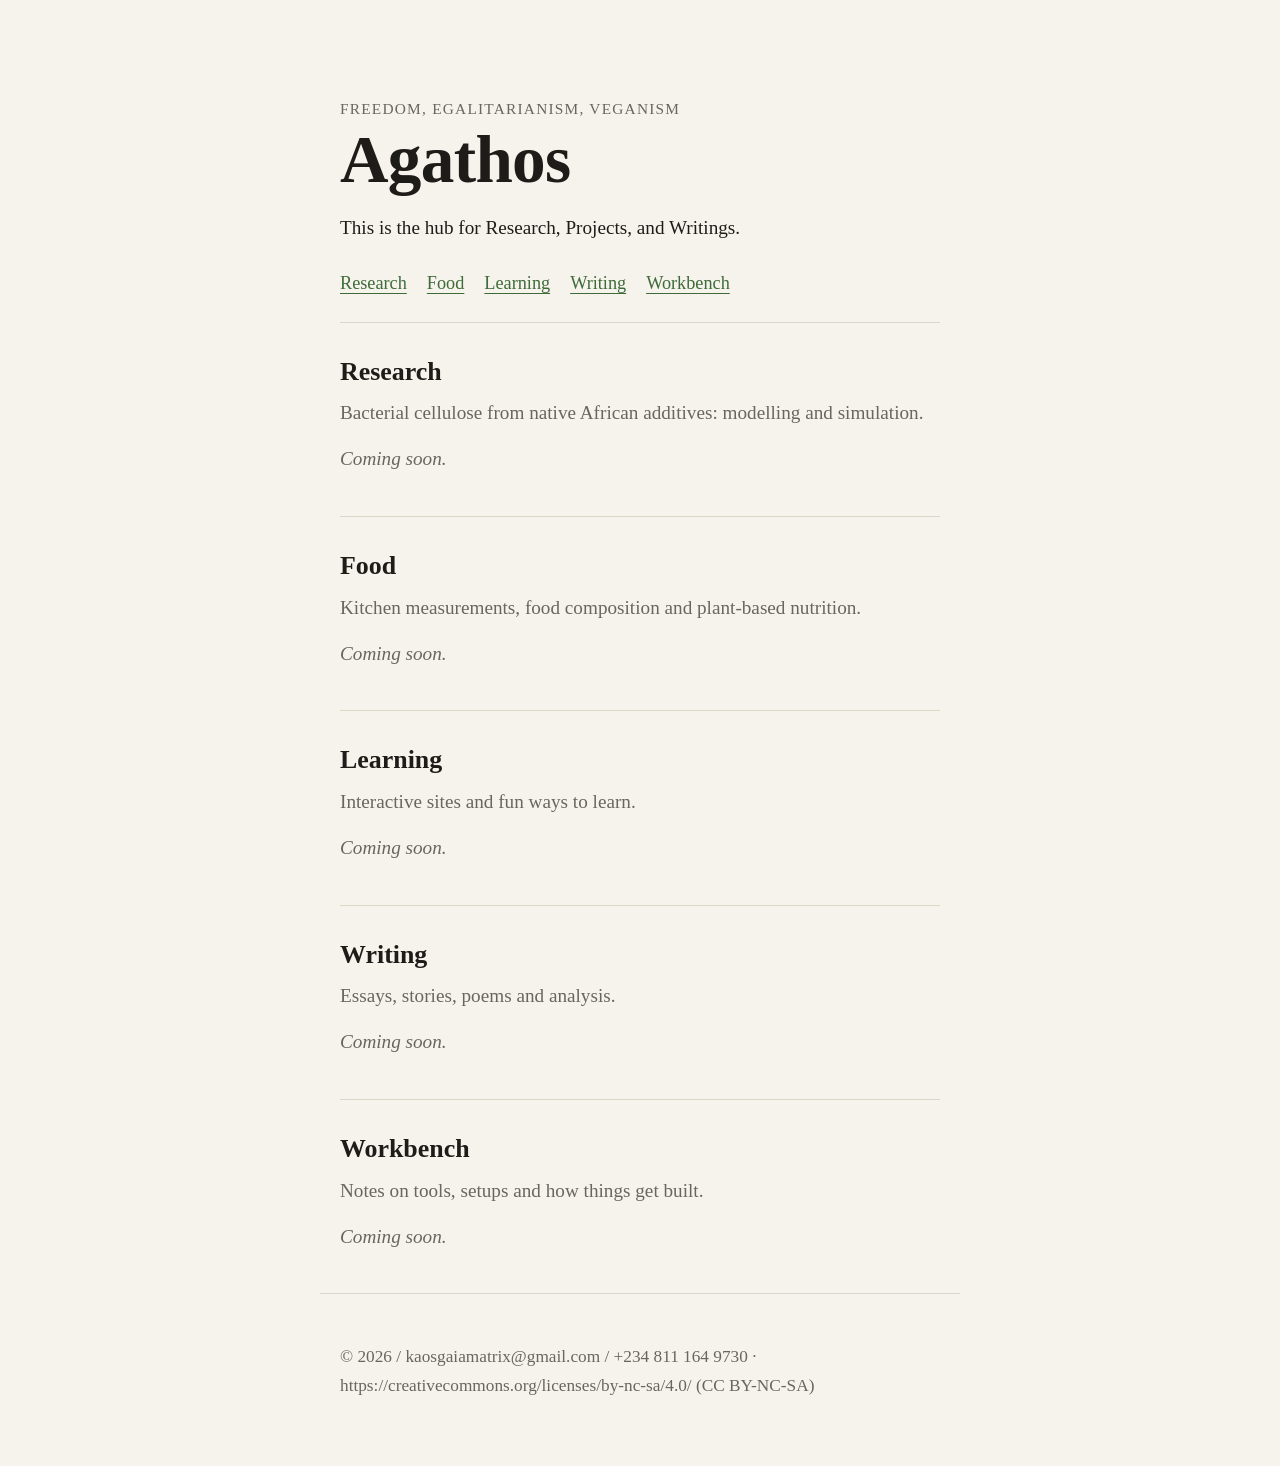
==== public/index.html @ 573ec0ee "Add files via upload" ====
<!doctype html>
<html lang="en">
<head>
<meta charset="utf-8">
<meta name="viewport" content="width=device-width, initial-scale=1, viewport-fit=cover">
<meta name="color-scheme" content="light dark">
<title>Agathos — Freedom, Egalitarianism, Veganism</title>
<meta name="description" content="The project hub of Agathos: research, food, and writing.">
<link rel="icon" href="data:image/svg+xml,%3Csvg xmlns='http://www.w3.org/2000/svg' viewBox='0 0 100 100'%3E%3Ctext y='.9em' font-size='90'%3E🌿%3C/text%3E%3C/svg%3E">
<link rel="stylesheet" href="style.css">
</head>
<body>
<a class="skip" href="#catalogue">Skip to the catalogue</a>
<header>
<p class="eyebrow">Freedom, Egalitarianism, Veganism</p>
<h1>Agathos</h1>
<p class="lede">This is the hub for Research, Projects, and Writings.</p>
<nav aria-label="Sections"><a href="#research">Research</a> <a href="#food">Food</a> <a href="#learning">Learning</a> <a href="#writing">Writing</a> <a href="#workbench">Workbench</a></nav>
</header>
<!-- To add a work: put <li><a href="URL">Title</a><span>One-line description.</span></li> in its section and delete the "Coming soon." line. -->
<main id="catalogue">
<section id="research"><h2>Research</h2><p class="scope">Bacterial cellulose from native African additives: modelling and simulation.</p><ul class="entries"><li class="soon">Coming soon.</li></ul></section>
<section id="food"><h2>Food</h2><p class="scope">Kitchen measurements, food composition and plant-based nutrition.</p><ul class="entries"><li class="soon">Coming soon.</li></ul></section>
<section id="learning"><h2>Learning</h2><p class="scope">Interactive sites and fun ways to learn.</p><ul class="entries"><li class="soon">Coming soon.</li></ul></section>
<section id="writing"><h2>Writing</h2><p class="scope">Essays, stories, poems and analysis.</p><ul class="entries"><li class="soon">Coming soon.</li></ul></section>
<section id="workbench"><h2>Workbench</h2><p class="scope">Notes on tools, setups and how things get built.</p><ul class="entries"><li class="soon">Coming soon.</li></ul></section>
</main>
<footer><p>© 2026 / kaosgaiamatrix@gmail.com / +234 811 164 9730  · https://creativecommons.org/licenses/by-nc-sa/4.0/ (CC BY-NC-SA)</p></footer>
</body>
</html>
---- public/style.css ----
:root{--bg:#f6f3ec;--ink:#1d1c19;--muted:#6a665c;--rule:#dcd6c8;--accent:#3f6b3a;color-scheme:light dark;box-sizing:border-box;padding-top:env(safe-area-inset-top,0px);padding-bottom:env(safe-area-inset-bottom,0px)}
@media (prefers-color-scheme:dark){:root:not([data-theme="light"]){--bg:#161612;--ink:#ece8dc;--muted:#a29d8f;--rule:#34322b;--accent:#9cc58a}}
:root[data-theme="light"]{color-scheme:light}
:root[data-theme="dark"]{color-scheme:dark;--bg:#161612;--ink:#ece8dc;--muted:#a29d8f;--rule:#34322b;--accent:#9cc58a}
html{scroll-padding-top:env(safe-area-inset-top,0px);-webkit-text-size-adjust:100%}
*,*::before,*::after{box-sizing:inherit}
body{margin:0;background:var(--bg);color:var(--ink);font:clamp(1.05rem,.98rem + .35vw,1.2rem)/1.65 "Iowan Old Style","Palatino Linotype",Palatino,Georgia,"Times New Roman",serif}
header,main,footer{max-width:40rem;margin-inline:auto;padding-inline:1.25rem}
header{padding-block:clamp(3rem,10vw,6rem) 1.5rem}
.eyebrow{margin:0;color:var(--muted);letter-spacing:.08em;text-transform:uppercase;font-size:.8em}
h1{margin:.25rem 0 1rem;font-size:clamp(2.6rem,9vw,4.2rem);line-height:1.05;font-weight:600;letter-spacing:-.01em}
.lede{margin:0 0 1.5rem;max-width:34rem}
nav{display:flex;flex-wrap:wrap;gap:.4rem 1.25rem;font-size:.95em}
a{color:var(--accent);text-underline-offset:.2em}
a:hover{text-decoration-thickness:2px}
a:focus-visible{outline:2px solid var(--accent);outline-offset:3px;border-radius:2px}
section{border-top:1px solid var(--rule);padding-block:1.75rem}
h2{margin:0 0 .25rem;font-size:1.35em;font-weight:600}
.scope{margin:0 0 .9rem;color:var(--muted)}
.entries{list-style:none;margin:0;padding:0}
.entries li{margin:0 0 .8rem}
.entries li a{font-weight:600}
.entries li span{display:block;color:var(--muted);font-size:.95em}
.soon{color:var(--muted);font-style:italic}
footer{padding-block:2rem 3rem;border-top:1px solid var(--rule);color:var(--muted);font-size:.9em}
.skip{position:absolute;left:-999px}
.skip:focus{left:1rem;top:1rem;background:var(--bg);padding:.4rem .6rem;z-index:1}
@media (prefers-reduced-motion:no-preference){html{scroll-behavior:smooth}}
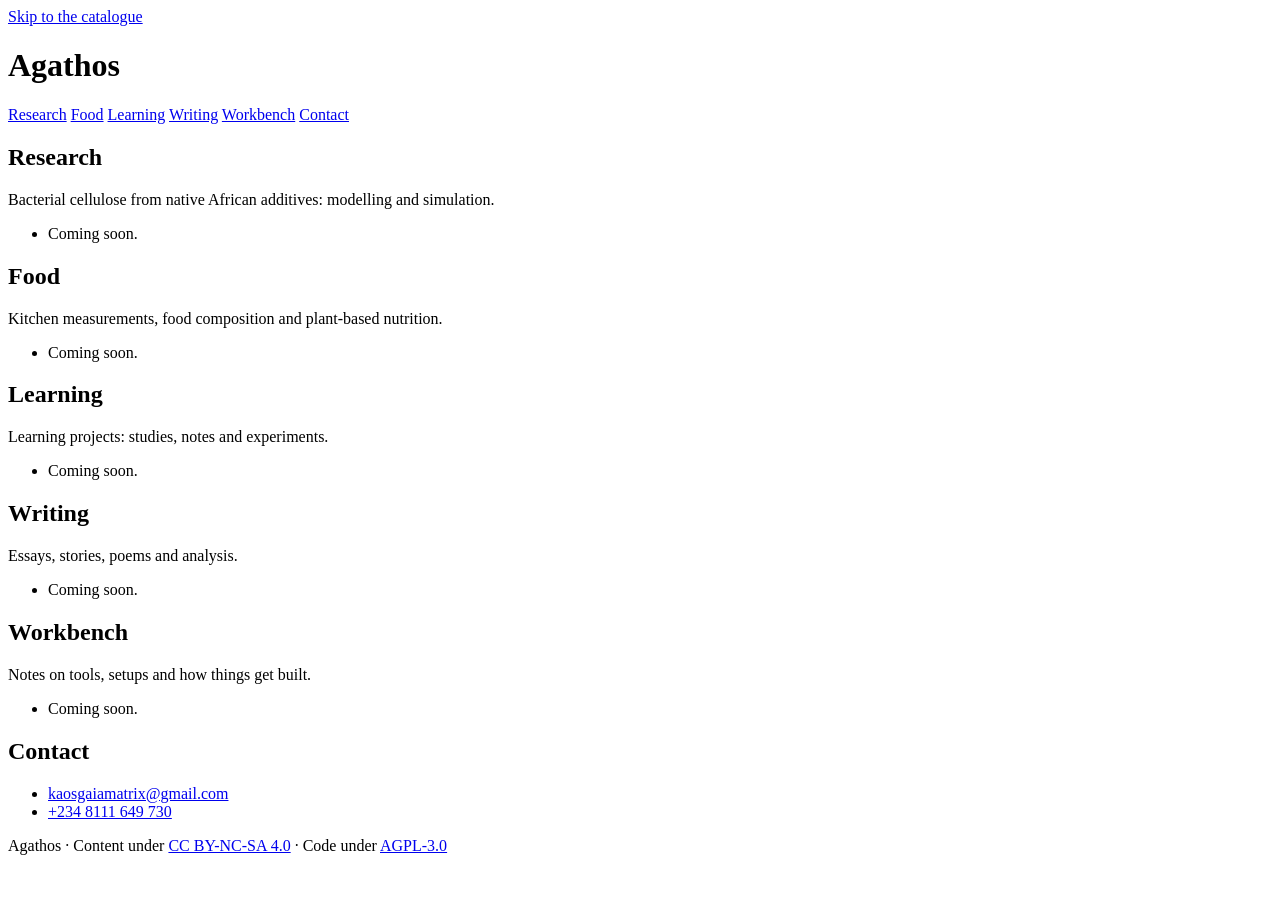
==== commit 35b991e3: "Add initial HTML structure for Agathos site Initial commit of the Agathos static catalogue site with" ====
--- a/public/index.html
+++ b/public/index.html
@@ -1,30 +1,45 @@
 <!doctype html>
+<!--
+Agathos: a static catalogue site.
+Copyright (C) 2026 Agathos
+
+This program is free software: you can redistribute it and/or modify
+it under the terms of the GNU Affero General Public License as published by
+the Free Software Foundation, version 3 of the License.
+
+This program is distributed in the hope that it will be useful,
+but WITHOUT ANY WARRANTY; without even the implied warranty of
+MERCHANTABILITY or FITNESS FOR A PARTICULAR PURPOSE.  See the
+GNU Affero General Public License for more details.
+
+You should have received a copy of the GNU Affero General Public License
+along with this program.  If not, see <https://www.gnu.org/licenses/>.
+-->
 <html lang="en">
 <head>
 <meta charset="utf-8">
 <meta name="viewport" content="width=device-width, initial-scale=1, viewport-fit=cover">
 <meta name="color-scheme" content="light dark">
-<title>Agathos — Freedom, Egalitarianism, Veganism</title>
-<meta name="description" content="The project hub of Agathos: research, food, and writing.">
+<title>Agathos</title>
+<meta name="description" content="Research, food, learning and writing.">
 <link rel="icon" href="data:image/svg+xml,%3Csvg xmlns='http://www.w3.org/2000/svg' viewBox='0 0 100 100'%3E%3Ctext y='.9em' font-size='90'%3E🌿%3C/text%3E%3C/svg%3E">
 <link rel="stylesheet" href="style.css">
 </head>
 <body>
 <a class="skip" href="#catalogue">Skip to the catalogue</a>
 <header>
-<p class="eyebrow">Freedom, Egalitarianism, Veganism</p>
 <h1>Agathos</h1>
-<p class="lede">This is the hub for Research, Projects, and Writings.</p>
-<nav aria-label="Sections"><a href="#research">Research</a> <a href="#food">Food</a> <a href="#learning">Learning</a> <a href="#writing">Writing</a> <a href="#workbench">Workbench</a></nav>
+<nav aria-label="Sections"><a href="#research">Research</a> <a href="#food">Food</a> <a href="#learning">Learning</a> <a href="#writing">Writing</a> <a href="#workbench">Workbench</a> <a href="#contact">Contact</a></nav>
 </header>
 <!-- To add a work: put <li><a href="URL">Title</a><span>One-line description.</span></li> in its section and delete the "Coming soon." line. -->
 <main id="catalogue">
 <section id="research"><h2>Research</h2><p class="scope">Bacterial cellulose from native African additives: modelling and simulation.</p><ul class="entries"><li class="soon">Coming soon.</li></ul></section>
 <section id="food"><h2>Food</h2><p class="scope">Kitchen measurements, food composition and plant-based nutrition.</p><ul class="entries"><li class="soon">Coming soon.</li></ul></section>
-<section id="learning"><h2>Learning</h2><p class="scope">Interactive sites and fun ways to learn.</p><ul class="entries"><li class="soon">Coming soon.</li></ul></section>
+<section id="learning"><h2>Learning</h2><p class="scope">Learning projects: studies, notes and experiments.</p><ul class="entries"><li class="soon">Coming soon.</li></ul></section>
 <section id="writing"><h2>Writing</h2><p class="scope">Essays, stories, poems and analysis.</p><ul class="entries"><li class="soon">Coming soon.</li></ul></section>
 <section id="workbench"><h2>Workbench</h2><p class="scope">Notes on tools, setups and how things get built.</p><ul class="entries"><li class="soon">Coming soon.</li></ul></section>
+<section id="contact"><h2>Contact</h2><ul class="entries"><li><a href="mailto:kaosgaiamatrix&#64;gmail&#46;com">kaosgaiamatrix&#64;gmail&#46;com</a></li><li><a href="tel:+2348111649730">+234 8111 649 730</a></li></ul></section>
 </main>
-<footer><p>© 2026 / kaosgaiamatrix@gmail.com / +234 811 164 9730  · https://creativecommons.org/licenses/by-nc-sa/4.0/ (CC BY-NC-SA)</p></footer>
+<footer><p>Agathos · Content under <a href="https://creativecommons.org/licenses/by-nc-sa/4.0/">CC BY-NC-SA 4.0</a> · Code under <a href="https://www.gnu.org/licenses/agpl-3.0.html">AGPL-3.0</a></p></footer>
 </body>
 </html>
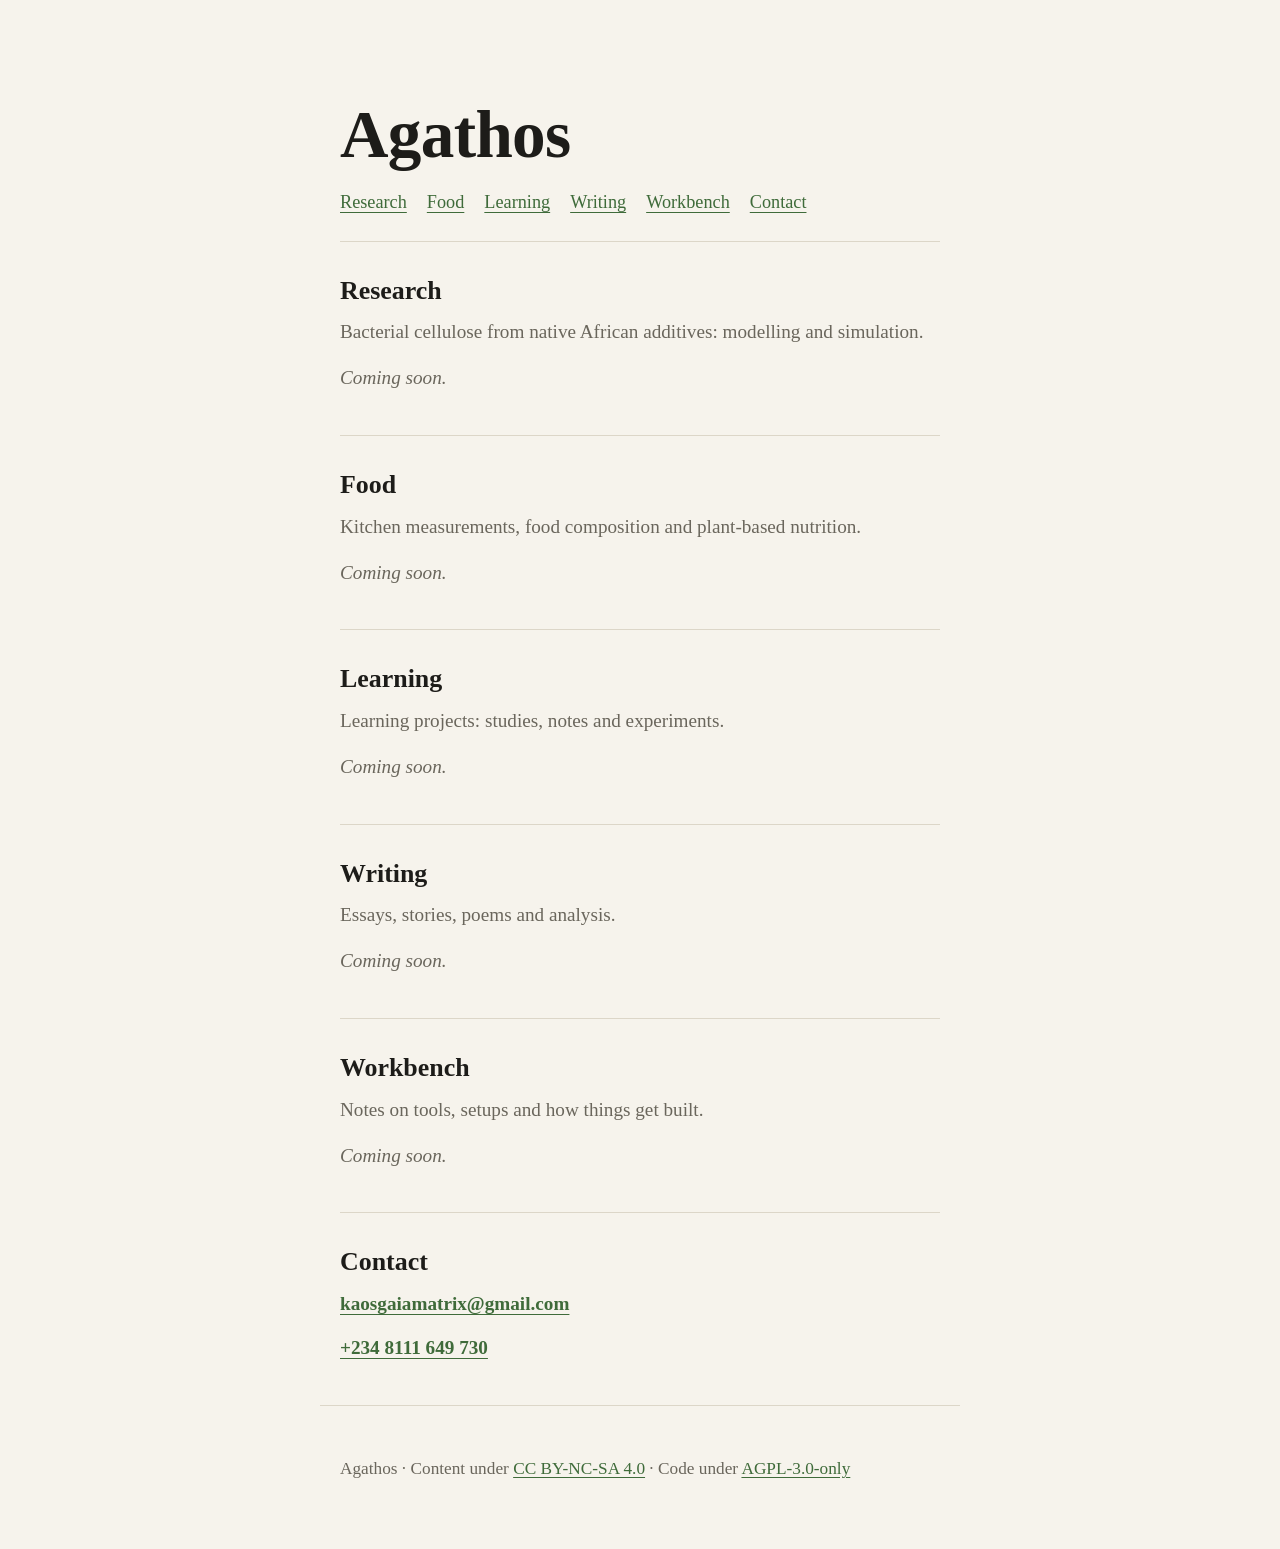
==== commit c0db7a82: "Initial commit: Added wrangler configuration, public assets, and templates" ====
--- a/public/index.html
+++ b/public/index.html
@@ -5,7 +5,7 @@
 
 This program is free software: you can redistribute it and/or modify
 it under the terms of the GNU Affero General Public License as published by
-the Free Software Foundation, version 3 of the License.
+the Free Software Foundation, version 3-only of the License.
 
 This program is distributed in the hope that it will be useful,
 but WITHOUT ANY WARRANTY; without even the implied warranty of
@@ -40,6 +40,6 @@
 <section id="workbench"><h2>Workbench</h2><p class="scope">Notes on tools, setups and how things get built.</p><ul class="entries"><li class="soon">Coming soon.</li></ul></section>
 <section id="contact"><h2>Contact</h2><ul class="entries"><li><a href="mailto:kaosgaiamatrix&#64;gmail&#46;com">kaosgaiamatrix&#64;gmail&#46;com</a></li><li><a href="tel:+2348111649730">+234 8111 649 730</a></li></ul></section>
 </main>
-<footer><p>Agathos · Content under <a href="https://creativecommons.org/licenses/by-nc-sa/4.0/">CC BY-NC-SA 4.0</a> · Code under <a href="https://www.gnu.org/licenses/agpl-3.0.html">AGPL-3.0</a></p></footer>
+<footer><p>Agathos · Content under <a href="https://creativecommons.org/licenses/by-nc-sa/4.0/">CC BY-NC-SA 4.0</a> · Code under <a href="https://www.gnu.org/licenses/agpl-3.0.html">AGPL-3.0-only</a></p></footer>
 </body>
 </html>
--- a/public/style.css
+++ b/public/style.css
@@ -0,0 +1,31 @@
+/* SPDX-License-Identifier: AGPL-3.0-only */
+:root{--bg:#f6f3ec;--ink:#1d1c19;--muted:#6a665c;--rule:#dcd6c8;--accent:#3f6b3a;color-scheme:light dark;box-sizing:border-box;padding-top:env(safe-area-inset-top,0px);padding-bottom:env(safe-area-inset-bottom,0px)}
+@media (prefers-color-scheme:dark){:root:not([data-theme="light"]){--bg:#161612;--ink:#ece8dc;--muted:#a29d8f;--rule:#34322b;--accent:#9cc58a}}
+:root[data-theme="light"]{color-scheme:light}
+:root[data-theme="dark"]{color-scheme:dark;--bg:#161612;--ink:#ece8dc;--muted:#a29d8f;--rule:#34322b;--accent:#9cc58a}
+html{scroll-padding-top:env(safe-area-inset-top,0px);-webkit-text-size-adjust:100%}
+*,*::before,*::after{box-sizing:inherit}
+body{margin:0;background:var(--bg);color:var(--ink);font:clamp(1.05rem,.98rem + .35vw,1.2rem)/1.65 "Iowan Old Style","Palatino Linotype",Palatino,Georgia,"Times New Roman",serif}
+header,main,footer{max-width:40rem;margin-inline:auto;padding-inline:1.25rem}
+header{padding-block:clamp(3rem,10vw,6rem) 1.5rem}
+.eyebrow{margin:0;color:var(--muted);letter-spacing:.08em;text-transform:uppercase;font-size:.8em}
+h1{margin:.25rem 0 1rem;font-size:clamp(2.6rem,9vw,4.2rem);line-height:1.05;font-weight:600;letter-spacing:-.01em}
+.lede{margin:0 0 1.5rem;max-width:34rem}
+nav{display:flex;flex-wrap:wrap;gap:.4rem 1.25rem;font-size:.95em}
+a{color:var(--accent);text-underline-offset:.2em}
+a:hover{text-decoration-thickness:2px}
+a:focus-visible{outline:2px solid var(--accent);outline-offset:3px;border-radius:2px}
+section{border-top:1px solid var(--rule);padding-block:1.75rem}
+h2{margin:0 0 .25rem;font-size:1.35em;font-weight:600}
+.scope{margin:0 0 .9rem;color:var(--muted)}
+.entries{list-style:none;margin:0;padding:0}
+.entries li{margin:0 0 .8rem}
+.entries li a{font-weight:600}
+.entries li span{display:block;color:var(--muted);font-size:.95em}
+.soon{color:var(--muted);font-style:italic}
+footer{padding-block:2rem 3rem;border-top:1px solid var(--rule);color:var(--muted);font-size:.9em}
+.skip{position:absolute;left:-999px}
+.skip:focus{left:1rem;top:1rem;background:var(--bg);padding:.4rem .6rem;z-index:1}
+@media (prefers-reduced-motion:no-preference){html{scroll-behavior:smooth}}
+article p{margin:0 0 1.1rem}
+article h2{margin:2rem 0 .5rem;font-size:1.25em}
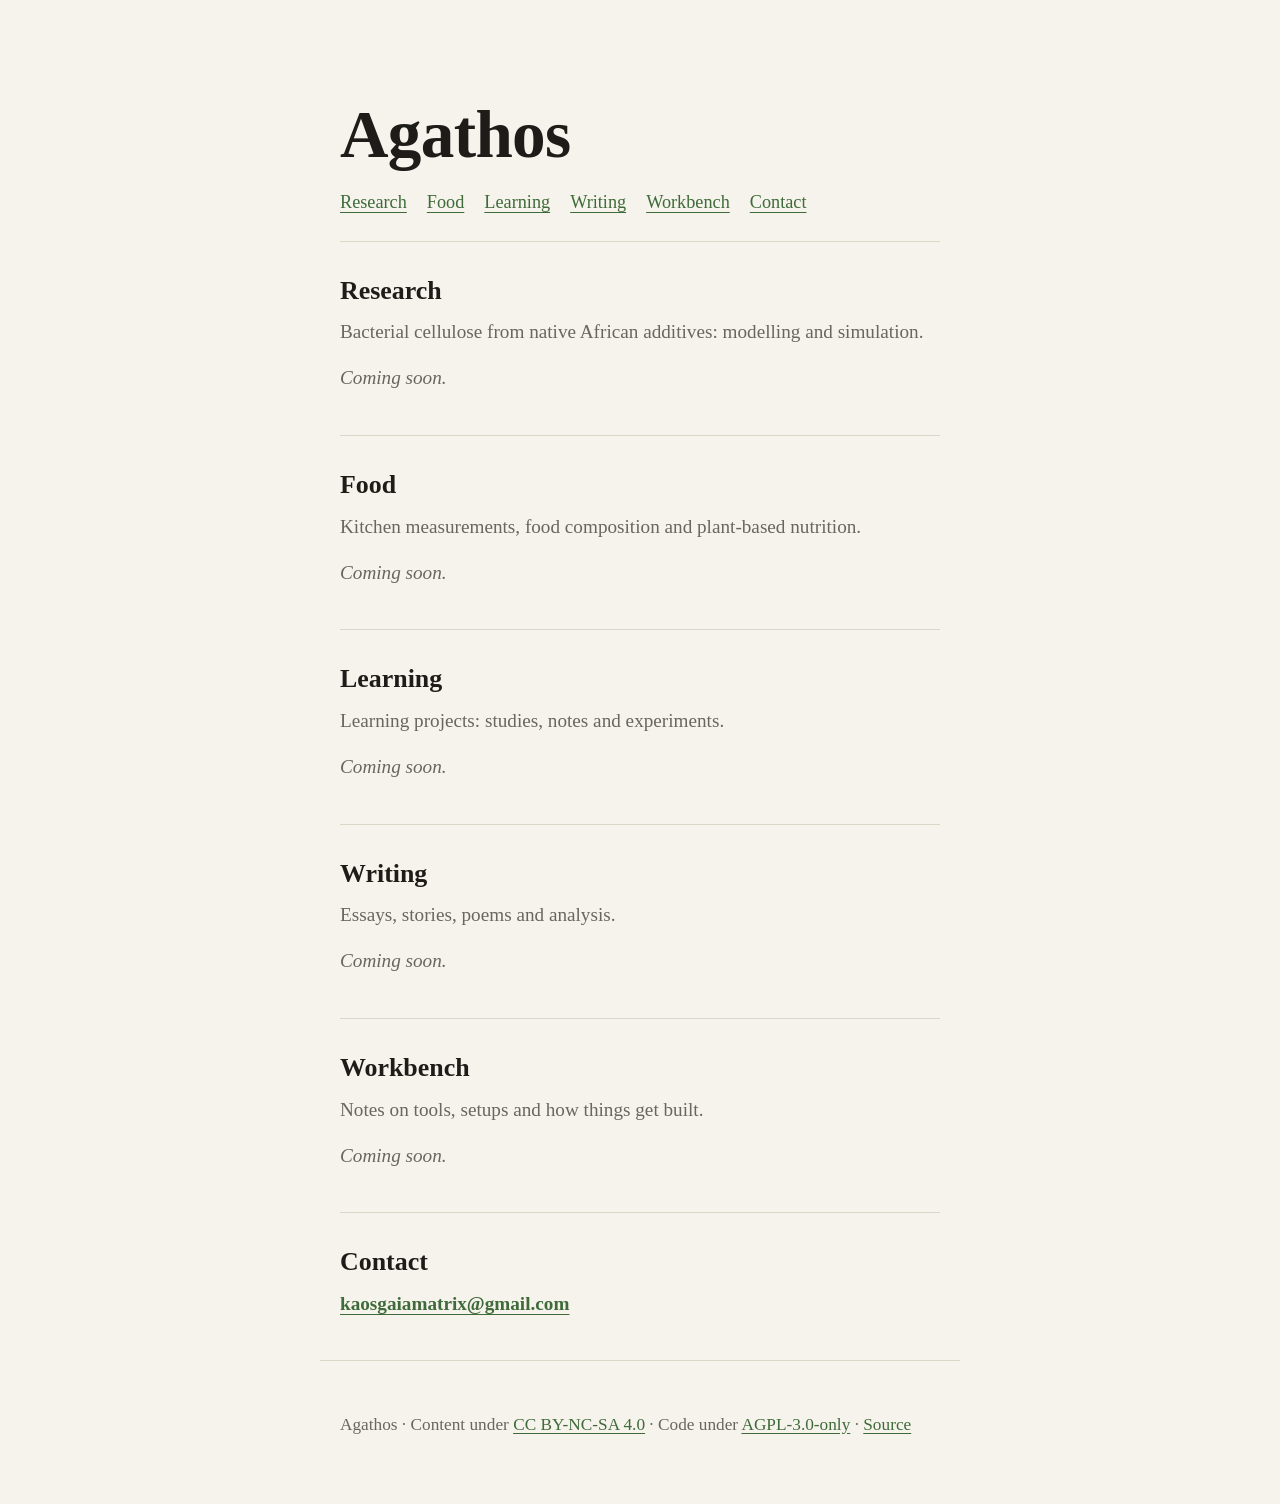
==== commit d4d44cbc: ".txt and .xml additions" ====
--- a/public/index.html
+++ b/public/index.html
@@ -5,7 +5,7 @@
 
 This program is free software: you can redistribute it and/or modify
 it under the terms of the GNU Affero General Public License as published by
-the Free Software Foundation, version 3-only of the License.
+the Free Software Foundation, version 3 of the License.
 
 This program is distributed in the hope that it will be useful,
 but WITHOUT ANY WARRANTY; without even the implied warranty of
@@ -13,7 +13,7 @@
 GNU Affero General Public License for more details.
 
 You should have received a copy of the GNU Affero General Public License
-along with this program.  If not, see <https://www.gnu.org/licenses/>.
+along with this program.  If not, see https://www.gnu.org/licenses/.
 -->
 <html lang="en">
 <head>
@@ -22,6 +22,11 @@
 <meta name="color-scheme" content="light dark">
 <title>Agathos</title>
 <meta name="description" content="Research, food, learning and writing.">
+<link rel="canonical" href="https://metanoia.agathos.workers.dev/">
+<meta property="og:type" content="website">
+<meta property="og:title" content="Agathos">
+<meta property="og:description" content="Research, food, learning and writing.">
+<meta property="og:url" content="https://metanoia.agathos.workers.dev/">
 <link rel="icon" href="data:image/svg+xml,%3Csvg xmlns='http://www.w3.org/2000/svg' viewBox='0 0 100 100'%3E%3Ctext y='.9em' font-size='90'%3E🌿%3C/text%3E%3C/svg%3E">
 <link rel="stylesheet" href="style.css">
 </head>
@@ -38,8 +43,8 @@
 <section id="learning"><h2>Learning</h2><p class="scope">Learning projects: studies, notes and experiments.</p><ul class="entries"><li class="soon">Coming soon.</li></ul></section>
 <section id="writing"><h2>Writing</h2><p class="scope">Essays, stories, poems and analysis.</p><ul class="entries"><li class="soon">Coming soon.</li></ul></section>
 <section id="workbench"><h2>Workbench</h2><p class="scope">Notes on tools, setups and how things get built.</p><ul class="entries"><li class="soon">Coming soon.</li></ul></section>
-<section id="contact"><h2>Contact</h2><ul class="entries"><li><a href="mailto:kaosgaiamatrix&#64;gmail&#46;com">kaosgaiamatrix&#64;gmail&#46;com</a></li><li><a href="tel:+2348111649730">+234 8111 649 730</a></li></ul></section>
+<section id="contact"><h2>Contact</h2><ul class="entries"><li><a href="mailto:kaosgaiamatrix&#64;gmail&#46;com">kaosgaiamatrix&#64;gmail&#46;com</a></li></ul></section>
 </main>
-<footer><p>Agathos · Content under <a href="https://creativecommons.org/licenses/by-nc-sa/4.0/">CC BY-NC-SA 4.0</a> · Code under <a href="https://www.gnu.org/licenses/agpl-3.0.html">AGPL-3.0-only</a></p></footer>
+<footer><p>Agathos · Content under <a href="https://creativecommons.org/licenses/by-nc-sa/4.0/">CC BY-NC-SA 4.0</a> · Code under <a href="https://www.gnu.org/licenses/agpl-3.0.html">AGPL-3.0-only</a> · <a href="https://github.com/ApatheiaMetanoia/agathos-metanoia">Source</a></p></footer>
 </body>
 </html>
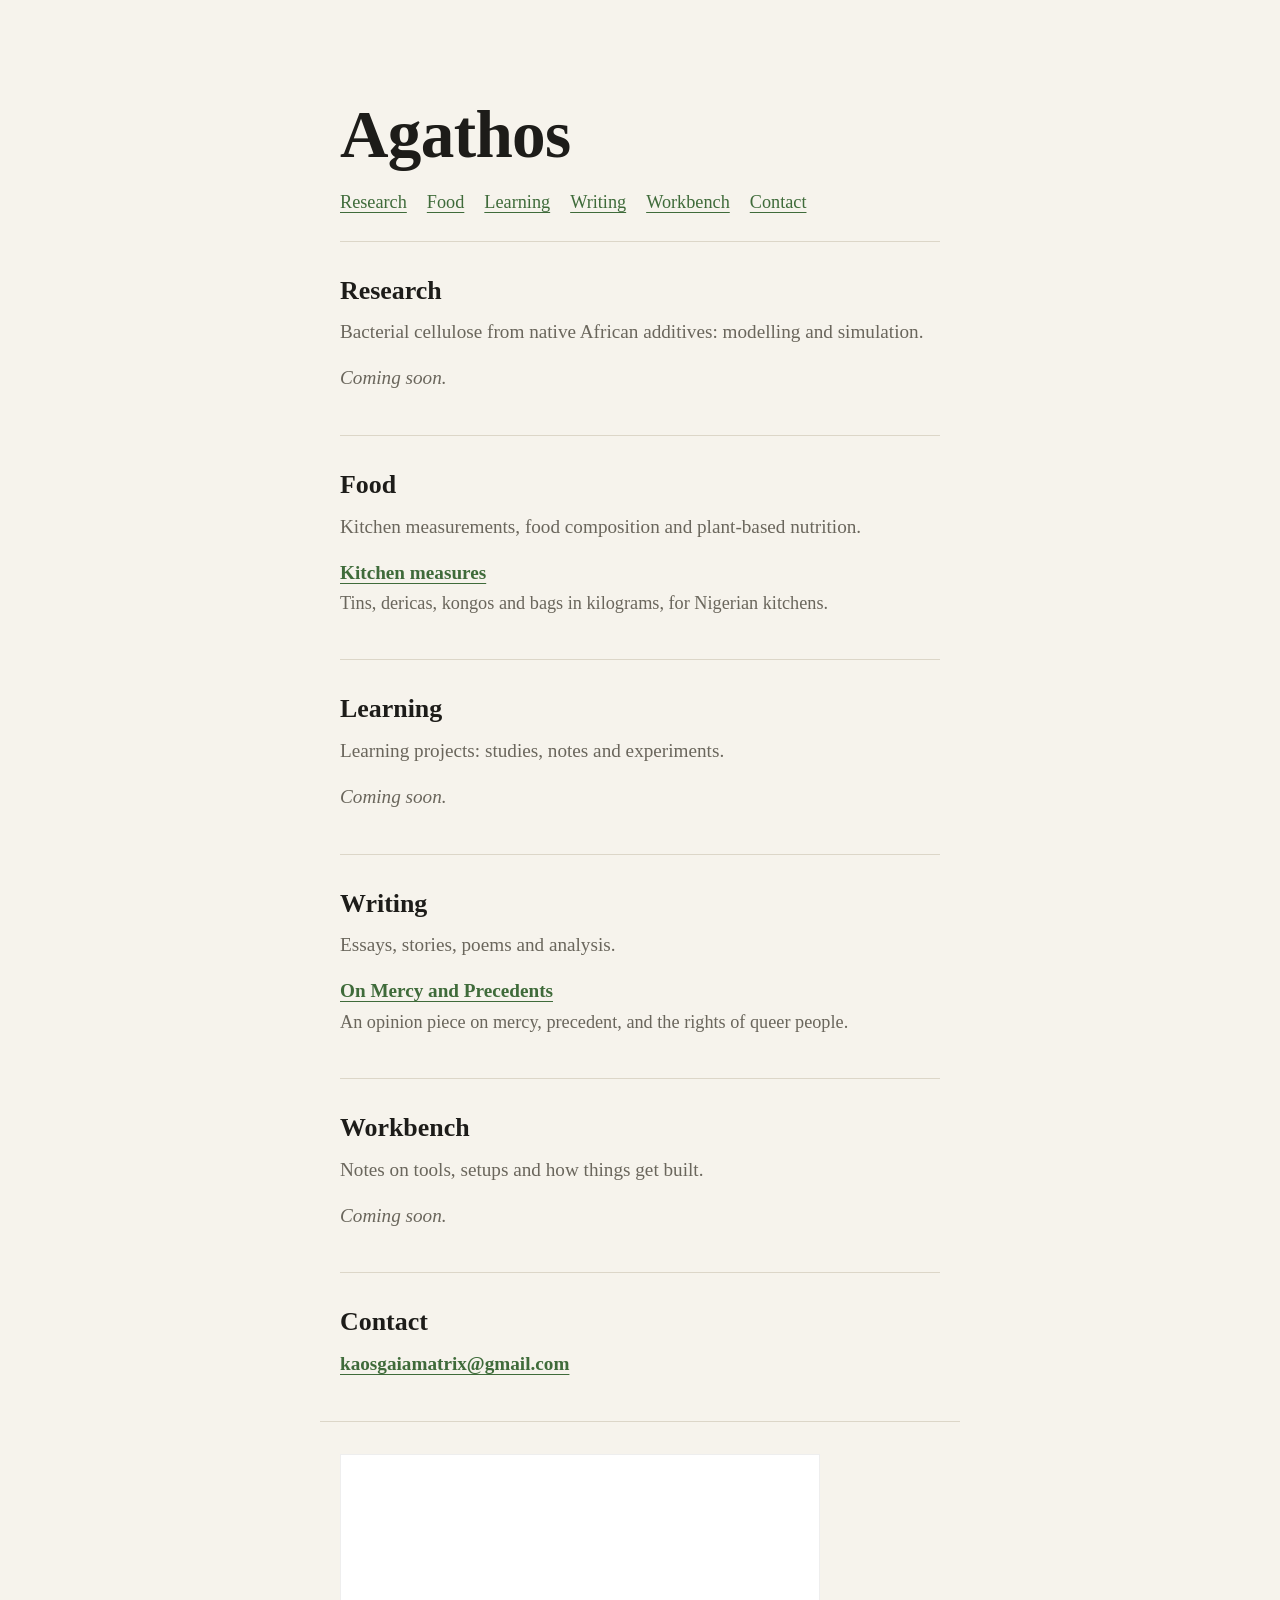
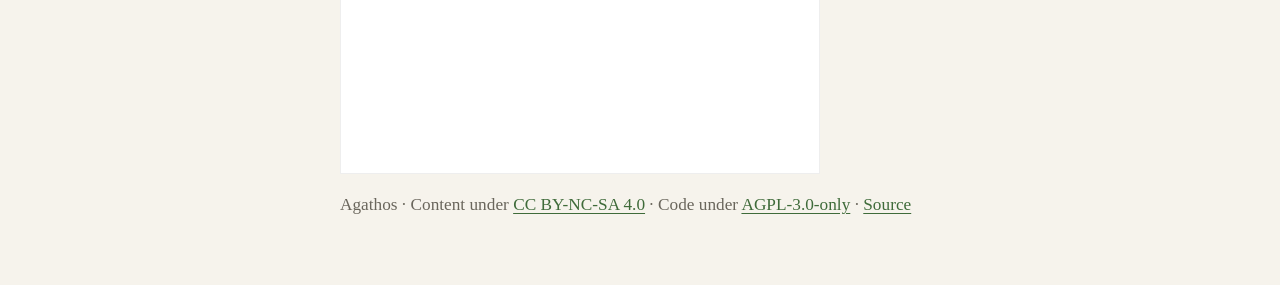
==== commit 9e02e519: "Update to the Food and Writing sections" ====
--- a/public/index.html
+++ b/public/index.html
@@ -20,6 +20,8 @@
 <meta charset="utf-8">
 <meta name="viewport" content="width=device-width, initial-scale=1, viewport-fit=cover">
 <meta name="color-scheme" content="light dark">
+<!-- Google Search Console Verification Meta Tag -->
+<meta name="google-site-verification" content="u9ASg0k3SUfIdEhvZWEYleR6VqD1OQOSHkfg8PwQ9aU">
 <title>Agathos</title>
 <meta name="description" content="Research, food, learning and writing.">
 <link rel="canonical" href="https://metanoia.agathos.workers.dev/">
@@ -39,12 +41,15 @@
 <!-- To add a work: put <li><a href="URL">Title</a><span>One-line description.</span></li> in its section and delete the "Coming soon." line. -->
 <main id="catalogue">
 <section id="research"><h2>Research</h2><p class="scope">Bacterial cellulose from native African additives: modelling and simulation.</p><ul class="entries"><li class="soon">Coming soon.</li></ul></section>
-<section id="food"><h2>Food</h2><p class="scope">Kitchen measurements, food composition and plant-based nutrition.</p><ul class="entries"><li class="soon">Coming soon.</li></ul></section>
+<section id="food"><h2>Food</h2><p class="scope">Kitchen measurements, food composition and plant-based nutrition.</p><ul class="entries"><li><a href="food/">Kitchen measures</a><span>Tins, dericas, kongos and bags in kilograms, for Nigerian kitchens.</span></li></ul></section>
 <section id="learning"><h2>Learning</h2><p class="scope">Learning projects: studies, notes and experiments.</p><ul class="entries"><li class="soon">Coming soon.</li></ul></section>
-<section id="writing"><h2>Writing</h2><p class="scope">Essays, stories, poems and analysis.</p><ul class="entries"><li class="soon">Coming soon.</li></ul></section>
+<section id="writing"><h2>Writing</h2><p class="scope">Essays, stories, poems and analysis.</p><ul class="entries"><li><a href="writing/on-mercy-and-precedents/">On Mercy and Precedents</a><span>An opinion piece on mercy, precedent, and the rights of queer people.</span></li></ul></section>
 <section id="workbench"><h2>Workbench</h2><p class="scope">Notes on tools, setups and how things get built.</p><ul class="entries"><li class="soon">Coming soon.</li></ul></section>
 <section id="contact"><h2>Contact</h2><ul class="entries"><li><a href="mailto:kaosgaiamatrix&#64;gmail&#46;com">kaosgaiamatrix&#64;gmail&#46;com</a></li></ul></section>
 </main>
-<footer><p>Agathos · Content under <a href="https://creativecommons.org/licenses/by-nc-sa/4.0/">CC BY-NC-SA 4.0</a> · Code under <a href="https://www.gnu.org/licenses/agpl-3.0.html">AGPL-3.0-only</a> · <a href="https://github.com/ApatheiaMetanoia/agathos-metanoia">Source</a></p></footer>
+<footer>
+<iframe src="https://metanoiaagathos.substack.com/embed" title="Subscribe to Agathos by email on Substack" width="480" height="320" loading="lazy" allow="focus-without-user-activation 'none'" style="display:block;max-width:100%;margin:0 0 1rem;border:1px solid #eee;background:#fff"></iframe>
+<p>Agathos · Content under <a href="https://creativecommons.org/licenses/by-nc-sa/4.0/">CC BY-NC-SA 4.0</a> · Code under <a href="https://www.gnu.org/licenses/agpl-3.0.html">AGPL-3.0-only</a> · <a href="https://github.com/ApatheiaMetanoia/agathos-metanoia">Source</a></p>
+</footer>
 </body>
 </html>
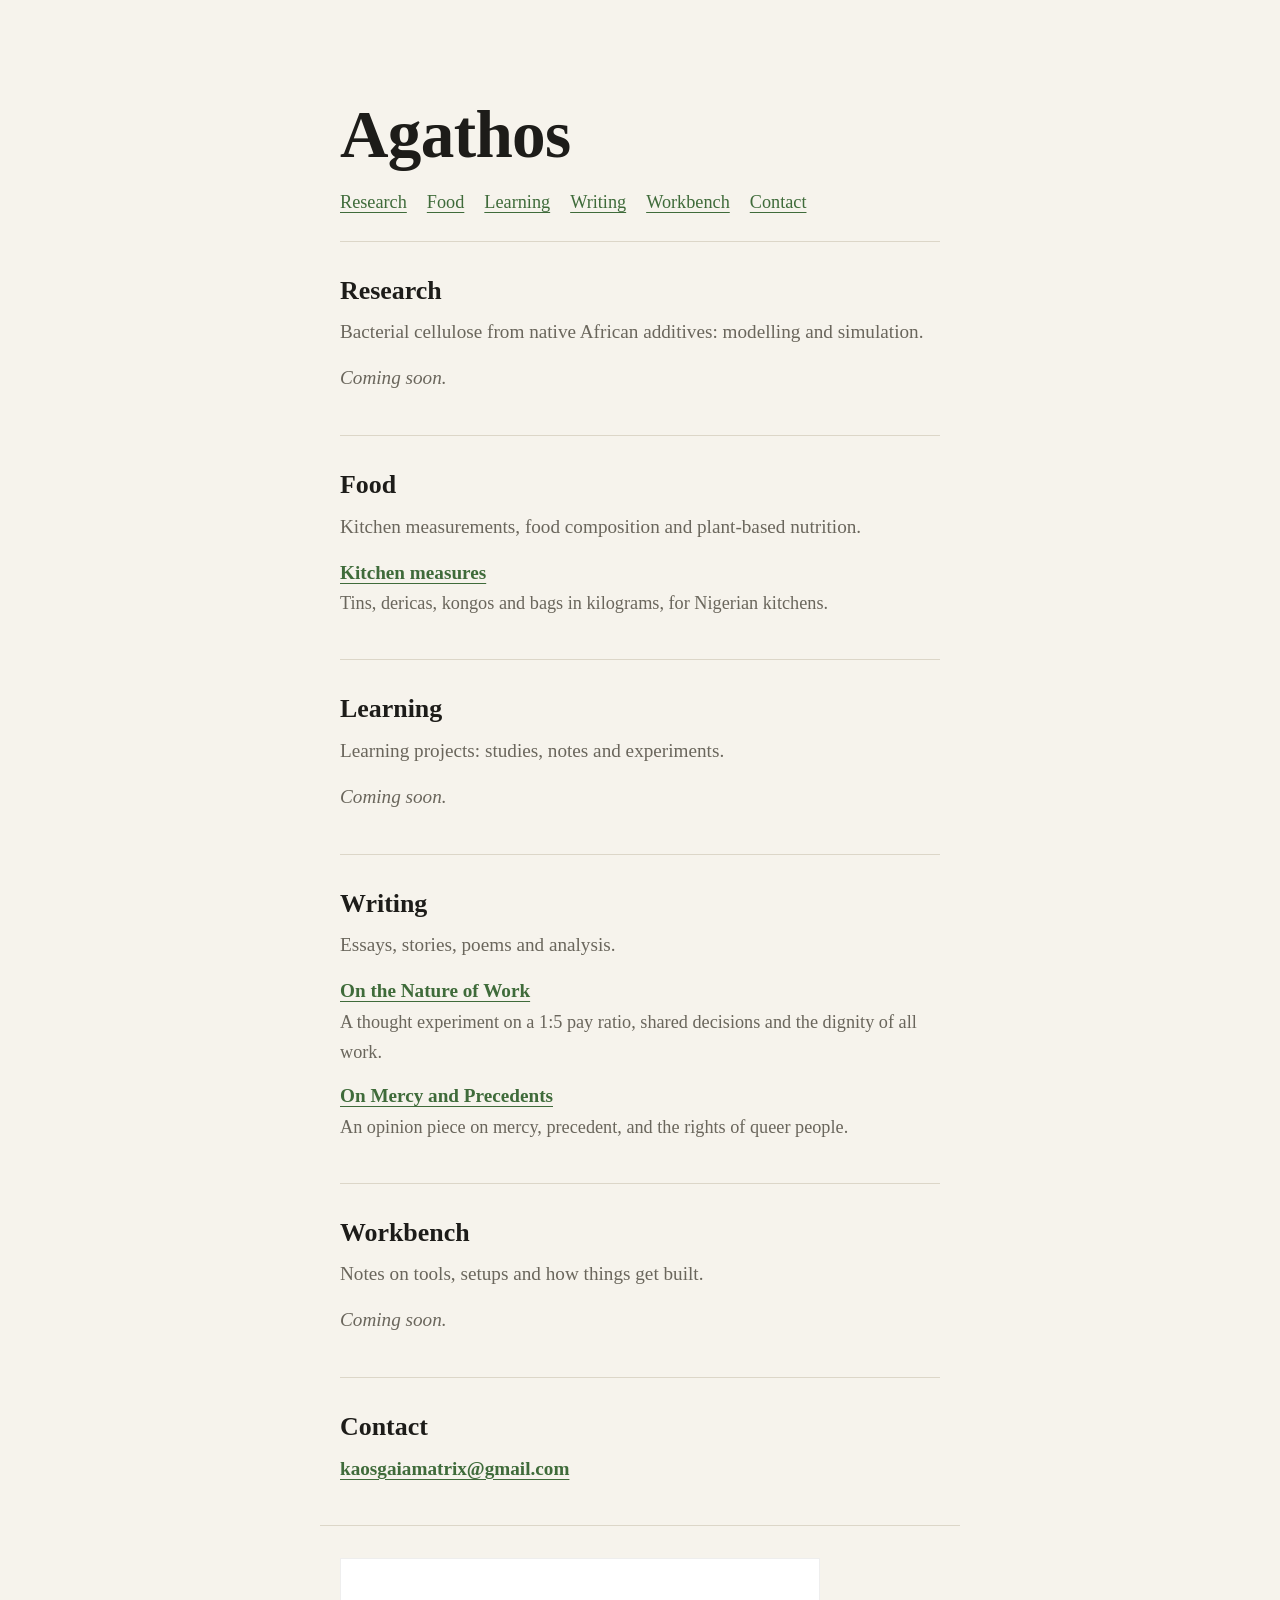
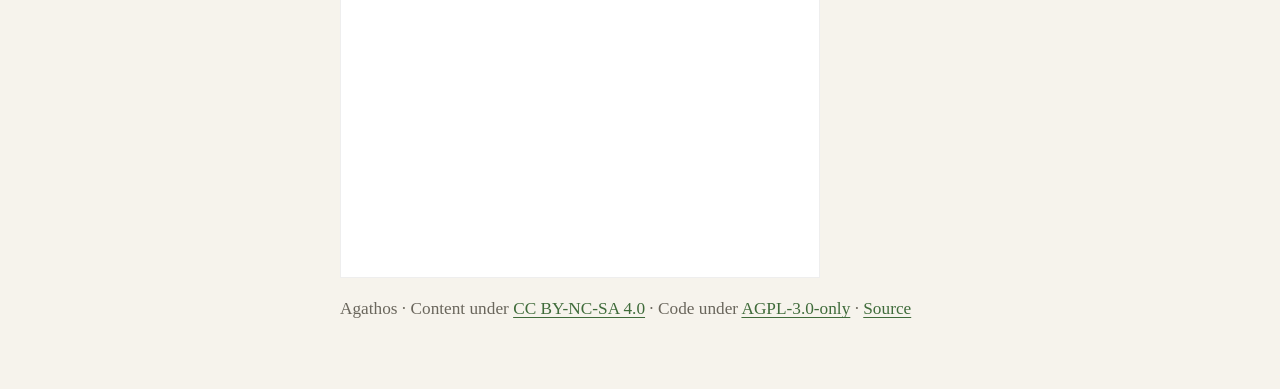
==== commit 43b7922c: "Add on-the-nature-of-work, and Bacterial cellulose data, and edit on-mercy-and-precedents" ====
--- a/public/index.html
+++ b/public/index.html
@@ -23,11 +23,11 @@
 <!-- Google Search Console Verification Meta Tag -->
 <meta name="google-site-verification" content="u9ASg0k3SUfIdEhvZWEYleR6VqD1OQOSHkfg8PwQ9aU">
 <title>Agathos</title>
-<meta name="description" content="Research, food, learning and writing.">
+<meta name="description" content="Research, food, learning, and writing.">
 <link rel="canonical" href="https://metanoia.agathos.workers.dev/">
 <meta property="og:type" content="website">
 <meta property="og:title" content="Agathos">
-<meta property="og:description" content="Research, food, learning and writing.">
+<meta property="og:description" content="Research, food, learning, and writing.">
 <meta property="og:url" content="https://metanoia.agathos.workers.dev/">
 <link rel="icon" href="data:image/svg+xml,%3Csvg xmlns='http://www.w3.org/2000/svg' viewBox='0 0 100 100'%3E%3Ctext y='.9em' font-size='90'%3E🌿%3C/text%3E%3C/svg%3E">
 <link rel="stylesheet" href="style.css">
@@ -43,7 +43,9 @@
 <section id="research"><h2>Research</h2><p class="scope">Bacterial cellulose from native African additives: modelling and simulation.</p><ul class="entries"><li class="soon">Coming soon.</li></ul></section>
 <section id="food"><h2>Food</h2><p class="scope">Kitchen measurements, food composition and plant-based nutrition.</p><ul class="entries"><li><a href="food/">Kitchen measures</a><span>Tins, dericas, kongos and bags in kilograms, for Nigerian kitchens.</span></li></ul></section>
 <section id="learning"><h2>Learning</h2><p class="scope">Learning projects: studies, notes and experiments.</p><ul class="entries"><li class="soon">Coming soon.</li></ul></section>
-<section id="writing"><h2>Writing</h2><p class="scope">Essays, stories, poems and analysis.</p><ul class="entries"><li><a href="writing/on-mercy-and-precedents/">On Mercy and Precedents</a><span>An opinion piece on mercy, precedent, and the rights of queer people.</span></li></ul></section>
+<section id="writing"><h2>Writing</h2><p class="scope">Essays, stories, poems and analysis.</p><ul class="entries"><li><a href="writing/on-the-nature-of-work/">On the Nature of Work</a><span>A thought experiment on a 1:5 pay ratio, shared decisions and the dignity of all work.</span></li>
+<li><a href="writing/on-mercy-and-precedents/">On Mercy and Precedents</a><span>An opinion piece on mercy, precedent, and the rights of queer people.</span></li>
+</ul></section>
 <section id="workbench"><h2>Workbench</h2><p class="scope">Notes on tools, setups and how things get built.</p><ul class="entries"><li class="soon">Coming soon.</li></ul></section>
 <section id="contact"><h2>Contact</h2><ul class="entries"><li><a href="mailto:kaosgaiamatrix&#64;gmail&#46;com">kaosgaiamatrix&#64;gmail&#46;com</a></li></ul></section>
 </main>
